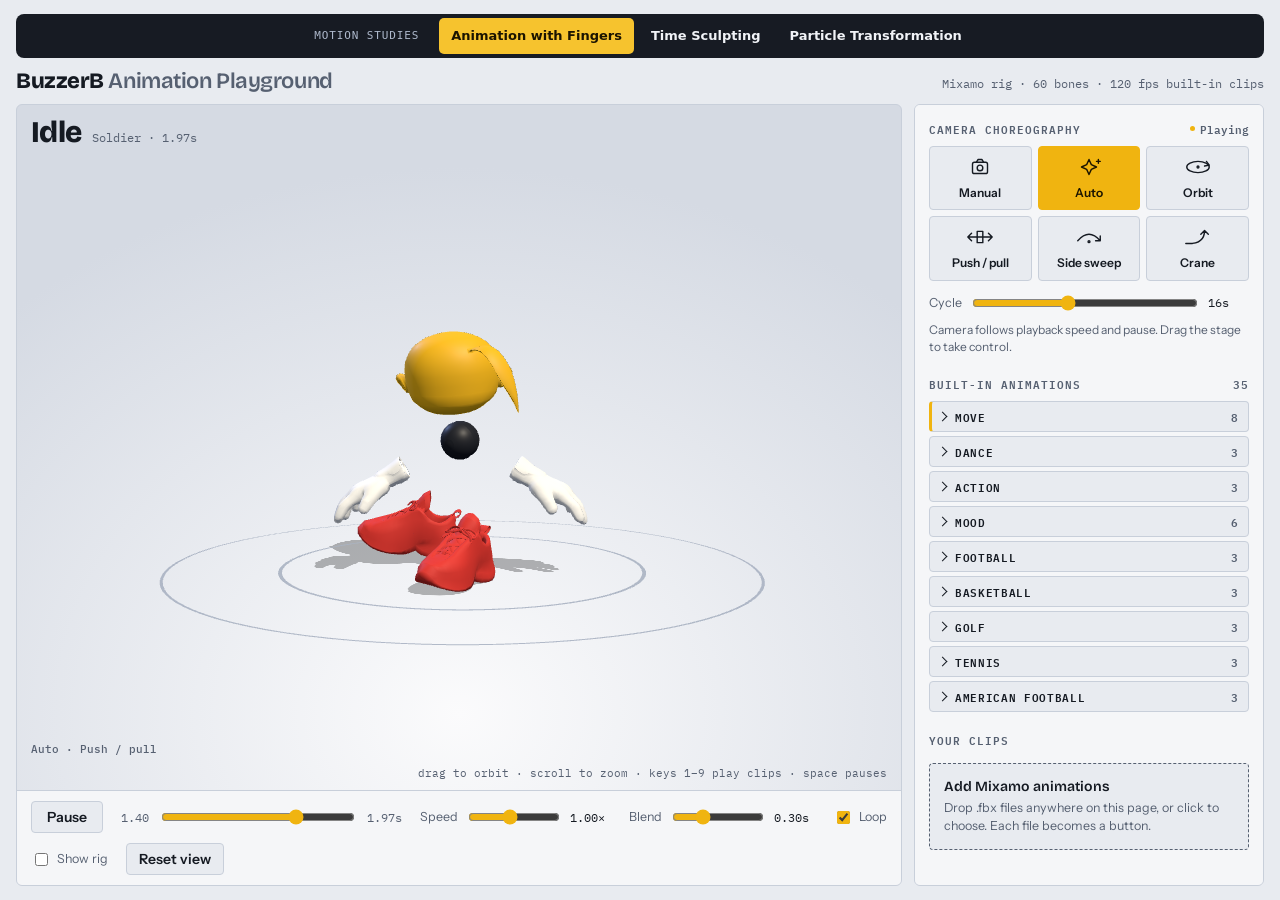
==== index.html @ 9205e119 "Publish BuzzerB motion studies" ====
<!doctype html>
<html lang="en">
<head>
<meta charset="utf-8">
<meta name="viewport" content="width=device-width, initial-scale=1, viewport-fit=cover">
<title>BuzzerB — Animation with Fingers</title>
<meta name="description" content="Play and scrub 35 BuzzerB animations with articulated fingers, including five sports collections.">
<link rel="preconnect" href="https://fonts.googleapis.com">
<link rel="preconnect" href="https://fonts.gstatic.com" crossorigin>
<link rel="stylesheet" href="https://fonts.googleapis.com/css2?family=Bricolage+Grotesque:opsz,wght@12..96,600;12..96,800&family=Instrument+Sans:wght@400;500;600&family=IBM+Plex+Mono:wght@400;500&display=swap">
<style>
/* Layout: full-height workbench. 3D stage on the left, control board on the right; stacks on phones. */
:root {
  --bg: #e8ebf0;
  --panel: #f5f6f8;
  --stage-hi: #fbfbfc;
  --stage-lo: #d5dae3;
  --fg: #151a22;
  --mute: #566071;
  --line: #c8cfda;
  --accent: #f0b410;
  --accent-ink: #1b1400;
  --alert: #d63a33;
  --ring: #aab3c2;
  --f-display: "Bricolage Grotesque", "Trebuchet MS", system-ui, sans-serif;
  --f-body: "Instrument Sans", system-ui, -apple-system, "Segoe UI", sans-serif;
  --f-mono: "IBM Plex Mono", ui-monospace, "SF Mono", Menlo, monospace;
}
@media (prefers-color-scheme: dark) {
  :root:not([data-theme="light"]) {
    --bg: #0f1218; --panel: #171b23; --stage-hi: #262c38; --stage-lo: #11141a;
    --fg: #eceff5; --mute: #98a2b3; --line: #2a313d; --accent: #f6c32e; --accent-ink: #1b1400;
    --alert: #ff6a61; --ring: #3a4352; color-scheme: dark;
  }
}
:root[data-theme="dark"] {
  --bg: #0f1218; --panel: #171b23; --stage-hi: #262c38; --stage-lo: #11141a;
  --fg: #eceff5; --mute: #98a2b3; --line: #2a313d; --accent: #f6c32e; --accent-ink: #1b1400;
  --alert: #ff6a61; --ring: #3a4352; color-scheme: dark;
}
* { box-sizing: border-box; }
html, body { height: 100%; }
body {
  background: var(--bg); color: var(--fg); font-family: var(--f-body); font-size: 14px; line-height: 1.45;
  padding-left: max(16px, env(safe-area-inset-left, 0px));
  padding-right: max(16px, env(safe-area-inset-right, 0px));
  padding-block: 14px;
}
button, input { font: inherit; color: inherit; }
button:focus-visible, input:focus-visible, label:focus-within { outline: 2px solid var(--accent); outline-offset: 2px; }

.app { height: 100%; display: grid; grid-template-rows: auto minmax(0, 1fr); gap: 12px; max-width: 1500px; margin: 0 auto; }
header { display: flex; align-items: baseline; justify-content: space-between; gap: 16px; flex-wrap: wrap; }
h1 { margin: 0; font: 800 22px/1 var(--f-display); letter-spacing: -0.02em; }
h1 span { font-weight: 600; color: var(--mute); }
.rigline { font: 400 12px var(--f-mono); color: var(--mute); }

main { display: grid; grid-template-columns: minmax(0, 1fr) 350px; gap: 12px; min-height: 0; }

/* stage */
.stage { position: relative; min-height: 0; border: 1px solid var(--line); border-radius: 6px; overflow: hidden;
  background: radial-gradient(ellipse 75% 70% at 50% 78%, var(--stage-hi), var(--stage-lo)); display: grid; grid-template-rows: minmax(0, 1fr) auto; }
.viewport { position: relative; min-height: 0; }
#gl { position: absolute; inset: 0; width: 100%; height: 100%; display: block; touch-action: none; }
.now { position: absolute; left: 14px; top: 12px; right: 14px; display: flex; align-items: baseline; gap: 10px; pointer-events: none; }
.now b { font: 800 clamp(20px, 3.2vw, 30px)/1 var(--f-display); letter-spacing: -0.02em; }
.now small { font: 400 12px var(--f-mono); color: var(--mute); }
.hint { position: absolute; right: 14px; bottom: 10px; font: 400 11px var(--f-mono); color: var(--mute); pointer-events: none; }
.camera-readout { position: absolute; left: 14px; bottom: 34px; font: 500 11px var(--f-mono); color: var(--mute); pointer-events: none; }
.loading { position: absolute; inset: 0; display: grid; place-items: center; font: 500 13px var(--f-mono); color: var(--mute); }

.transport { display: flex; flex-wrap: wrap; align-items: center; gap: 10px 18px; padding: 10px 14px; background: var(--panel); border-top: 1px solid var(--line); }
.tbtn { min-width: 72px; height: 32px; padding: 0 12px; border: 1px solid var(--line); background: var(--bg); border-radius: 4px; cursor: pointer; font-weight: 600; }
.tbtn:hover { border-color: var(--mute); }
.scrub { flex: 1 1 220px; min-width: 0; display: flex; align-items: center; gap: 10px; font: 400 12px var(--f-mono); color: var(--mute); }
.scrub input { flex: 1; min-width: 0; }
.opt { display: flex; align-items: center; gap: 8px; font-size: 12.5px; color: var(--mute); }
.opt input[type="range"] { width: 92px; }
.opt output { font: 400 12px var(--f-mono); min-width: 3.4em; color: var(--fg); }
.chk { display: flex; align-items: center; gap: 6px; font-size: 12.5px; color: var(--mute); cursor: pointer; }
input[type="range"], input[type="checkbox"] { accent-color: var(--accent); }

/* control board */
.board { min-height: 0; overflow-y: auto; border: 1px solid var(--line); border-radius: 6px; background: var(--panel); padding: 14px; display: flex; flex-direction: column; gap: 18px; }
.sec h2 { margin: 0 0 8px; font: 600 11px var(--f-mono); letter-spacing: 0.09em; text-transform: uppercase; color: var(--mute); display: flex; justify-content: space-between; }
.camera-state { display: inline-flex; align-items: center; gap: 5px; letter-spacing: 0; text-transform: none; }
.camera-state::before { content: ''; width: 5px; height: 5px; border-radius: 50%; background: var(--mute); }
.camera-state[data-active="true"]::before { background: var(--accent); }
.camera-moves { display: grid; grid-template-columns: repeat(3, minmax(0, 1fr)); gap: 6px; }
.camera-move { display: grid; justify-items: center; gap: 7px; padding: 10px 3px 8px; border: 1px solid var(--line); border-radius: 4px; background: var(--bg); cursor: pointer; font-size: 12px; font-weight: 600; }
.camera-move:hover { border-color: var(--mute); }
.camera-move[aria-pressed="true"] { background: var(--accent); border-color: var(--accent); color: var(--accent-ink); }
.camera-move svg { width: 30px; height: 20px; fill: none; stroke: currentColor; stroke-width: 1.5; stroke-linecap: round; stroke-linejoin: round; }
.camera-cycle { margin-top: 12px; }
.camera-cycle input[type="range"] { flex: 1; min-width: 0; }
.camera-cycle input:disabled { opacity: .4; }
.camera-note { margin: 8px 0 0; min-height: 2.9em; color: var(--mute); font-size: 12px; }
.grid { display: grid; grid-template-columns: repeat(2, minmax(0, 1fr)); gap: 6px; }
.clip { position: relative; text-align: left; min-width: 0; padding: 9px 10px 11px; border: 1px solid var(--line); background: var(--bg); border-radius: 4px; cursor: pointer; overflow: hidden;
  display: grid; gap: 2px; --p: 0%; }
.clip:hover { border-color: var(--mute); }
.clip .t { font: 600 14px/1.15 var(--f-display); overflow-wrap: anywhere; padding-right: 14px; }
.clip .m { font: 400 11px var(--f-mono); color: var(--mute); }
.clip .k { position: absolute; top: 7px; right: 8px; font: 500 10px var(--f-mono); color: var(--mute); }
.clip::after { content: ""; position: absolute; left: 0; bottom: 0; height: 3px; width: var(--p); background: var(--accent-ink); opacity: 0; }
.clip[aria-pressed="true"] { background: var(--accent); border-color: var(--accent); color: var(--accent-ink); }
.clip[aria-pressed="true"] .m, .clip[aria-pressed="true"] .k { color: var(--accent-ink); opacity: .75; }
.clip[aria-pressed="true"]::after { opacity: .85; }

.clip-groups { display: grid; gap: 4px; }
.clip-group > summary {
  display: flex; align-items: center; gap: 9px; min-height: 31px; padding: 5px 9px;
  border: 1px solid var(--line); border-radius: 4px; background: var(--bg);
  cursor: pointer; list-style: none; font: 600 11px var(--f-mono); letter-spacing: .06em; text-transform: uppercase;
}
.clip-group > summary::-webkit-details-marker { display: none; }
.clip-group > summary::before {
  content: ""; width: 6px; height: 6px; flex: none; border: solid currentColor; border-width: 0 1.5px 1.5px 0;
  transform: rotate(-45deg);
}
.clip-group[open] > summary::before { transform: rotate(45deg); }
.clip-group > summary:hover { border-color: var(--mute); }
.clip-group > summary:focus-visible { outline: 2px solid var(--accent); outline-offset: 2px; }
.clip-group:has(.clip[aria-pressed="true"]) > summary { border-inline-start: 3px solid var(--accent); padding-inline-start: 7px; }
.clip-group > summary .group-count { margin-inline-start: auto; color: var(--mute); }
.clip-group > .grid { margin-block: 5px 3px; }
.seg { display: flex; margin-bottom: 8px; border: 1px solid var(--line); border-radius: 4px; overflow: hidden; background: var(--bg); }
.seg label { flex: 1; position: relative; }
.seg input { position: absolute; opacity: 0; inset: 0; cursor: pointer; }
.seg span { display: block; text-align: center; padding: 6px 4px; font-weight: 600; font-size: 12.5px; color: var(--mute); }
.seg input:checked + span { background: var(--accent); color: var(--accent-ink); }
.seg input:focus-visible + span { outline: 2px solid var(--fg); outline-offset: -3px; }
.pose { padding: 8px 10px; }
.pose .t { padding-right: 0; font-size: 13.5px; }
.drop { display: grid; gap: 4px; padding: 14px; border: 1.5px dashed var(--mute); border-radius: 4px; cursor: pointer; background: var(--bg); }
.drop:hover, .drop.over { border-color: var(--accent); background: color-mix(in srgb, var(--accent) 14%, var(--bg)); }
.drop b { font: 600 14px var(--f-display); }
.drop span { font-size: 12.5px; color: var(--mute); }
.msg { min-height: 1.4em; margin-top: 8px; font: 400 12px var(--f-mono); color: var(--mute); overflow-wrap: anywhere; }
.msg.err { color: var(--alert); }
.recipe { margin: 10px 0 0; padding: 0; list-style: none; font-size: 12.5px; color: var(--mute); display: grid; gap: 3px; }
.recipe li::before { content: "› "; color: var(--accent); font-weight: 700; }
.fullover { position: fixed; inset: 0; z-index: 20; display: none; place-items: center; background: color-mix(in srgb, var(--bg) 82%, transparent); font: 800 28px var(--f-display); border: 3px dashed var(--accent); }
.fullover.on { display: grid; }

@media (max-width: 860px) {
  html, body { height: auto; }
  .app { height: auto; }
  main { grid-template-columns: minmax(0, 1fr); }
  .stage { height: min(64vh, 520px); }
  .hint { display: none; }
  .board { overflow: visible; }
}
</style>
<style>
  body { margin: 0; }
  :root { padding-top: env(safe-area-inset-top, 0px); padding-bottom: env(safe-area-inset-bottom, 0px); }
  [hidden] { display: none !important; }
</style>
<link rel="stylesheet" href="./motion-studies.css">
</head>
<body data-motion-study="animation">
<nav class="motion-studies-nav" aria-label="BuzzerB motion studies">
  <span class="motion-studies-label">Motion Studies</span>
    <a href="./" aria-current="page">Animation with Fingers</a>
    <a href="./time-sculpting/">Time Sculpting</a>
    <a href="./particles/">Particle Transformation</a>
</nav>
<div class="app">
  <header>
    <h1>BuzzerB <span>Animation Playground</span></h1>
    <div class="rigline" id="rigline">Loading rig…</div>
  </header>
  <main>
    <section class="stage" aria-label="3D stage">
      <div class="viewport" id="viewport">
        <canvas id="gl"></canvas>
        <div class="now"><b id="nowTitle">Loading</b><small id="nowMeta"></small></div>
        <div class="camera-readout" id="cameraReadout">Manual camera</div>
        <div class="hint">drag to orbit · scroll to zoom · keys 1–9 play clips · space pauses</div>
        <div class="loading" id="loading">Building rig…</div>
      </div>
      <div class="transport">
        <button class="tbtn" id="pause" type="button">Pause</button>
        <div class="scrub"><span id="tcur">0.00</span><input id="scrub" type="range" min="0" max="1000" value="0" aria-label="Scrub animation"><span id="tdur">0.00s</span></div>
        <label class="opt" for="speed">Speed <input id="speed" type="range" min="0.2" max="2" step="0.05" value="1"><output id="speedOut" for="speed">1.00×</output></label>
        <label class="opt" for="blend">Blend <input id="blend" type="range" min="0" max="1" step="0.05" value="0.3"><output id="blendOut" for="blend">0.30s</output></label>
        <label class="chk" for="loop"><input id="loop" type="checkbox" checked> Loop</label>
        <label class="chk" for="rigvis"><input id="rigvis" type="checkbox"> Show rig</label>
        <button class="tbtn" id="reset" type="button">Reset view</button>
      </div>
    </section>

    <aside class="board" aria-label="Animation control board">
      <section class="sec" aria-labelledby="cameraHeading">
        <h2><span id="cameraHeading">Camera choreography</span><span class="camera-state" id="cameraState">Manual</span></h2>
        <div class="camera-moves" role="group" aria-label="Camera move">
          <button class="camera-move" type="button" data-camera="manual" aria-pressed="true"><svg viewBox="0 0 32 20" aria-hidden="true"><rect x="8" y="5" width="16" height="12" rx="2"/><path d="m12 5 2-3h4l2 3"/><circle cx="16" cy="11" r="3"/></svg>Manual</button>
          <button class="camera-move" type="button" data-camera="auto" aria-pressed="false"><svg viewBox="0 0 32 20" aria-hidden="true"><path d="m16 2 2.5 5.5L24 10l-5.5 2.5L16 18l-2.5-5.5L8 10l5.5-2.5Z"/><path d="M26 2v4m-2-2h4"/></svg>Auto</button>
          <button class="camera-move" type="button" data-camera="orbit" aria-pressed="false"><svg viewBox="0 0 32 20" aria-hidden="true"><ellipse cx="16" cy="10" rx="12" ry="6"/><path d="m25 4 3 4-5 1"/><circle cx="16" cy="10" r="1"/></svg>Orbit</button>
          <button class="camera-move" type="button" data-camera="dolly" aria-pressed="false"><svg viewBox="0 0 32 20" aria-hidden="true"><path d="M3 10h26M7 6l-4 4 4 4m18-8 4 4-4 4"/><path d="M13 4h6v12h-6z"/></svg>Push / pull</button>
          <button class="camera-move" type="button" data-camera="sweep" aria-pressed="false"><svg viewBox="0 0 32 20" aria-hidden="true"><path d="M4 14Q16 0 28 14m-5 0h5v-5"/><circle cx="16" cy="15" r="1"/></svg>Side sweep</button>
          <button class="camera-move" type="button" data-camera="crane" aria-pressed="false"><svg viewBox="0 0 32 20" aria-hidden="true"><path d="M6 17Q23 17 23 3m-4 4 4-4 4 4M3 17h7"/></svg>Crane</button>
        </div>
        <label class="opt camera-cycle" for="cameraCycle">Cycle <input id="cameraCycle" type="range" min="6" max="30" step="1" value="16" disabled><output id="cameraCycleOut" for="cameraCycle">16s</output></label>
        <p class="camera-note" id="cameraNote">Drag to orbit and scroll to zoom. Choose a move to start choreography.</p>
      </section>
      <div class="sec">
        <h2><span>Built-in animations</span><span id="countBuilt"></span></h2>
        <div class="clip-groups" id="built"></div>
      </div>
      <div class="sec">
        <h2><span>Your clips</span><span id="countUser"></span></h2>
        <div class="grid" id="user"></div>
        <label class="drop" id="drop" for="file" style="margin-top:6px">
          <b>Add Mixamo animations</b>
          <span>Drop .fbx files anywhere on this page, or click to choose. Each file becomes a button.</span>
          <input id="file" type="file" accept=".fbx" multiple hidden>
        </label>
        <div class="msg" id="msg" role="status" aria-live="polite"></div>
        <ul class="recipe">
          <li>On mixamo.com pick a clip, then Download</li>
          <li>Format FBX Binary (.fbx), 30 fps</li>
          <li>Skin: Without Skin. Tick In Place for walks and runs</li>
        </ul>
      </div>
    </aside>
  </main>
</div>
<div class="fullover" id="fullover">Drop FBX to add clips</div>
<script type="importmap">
{
  "imports": {
    "three": "./vendor/three/build/three.module.js",
    "three/addons/": "./vendor/three/examples/jsm/"
  }
}
</script>
<script type="module" src="main.js"></script>
</body>
</html>
---- motion-studies.css ----
.motion-studies-nav {
  display: flex;
  align-items: center;
  justify-content: center;
  gap: 5px;
  min-width: 0;
  margin: 0 auto 12px;
  padding: 4px 8px;
  border-radius: 8px;
  background: #171b23;
  color: #f1f3f7;
  font: 600 13px/1.2 system-ui, sans-serif;
}

.motion-studies-label {
  margin: 0 15px 0 8px;
  color: #aeb9cc;
  font: 11px/1.2 ui-monospace, monospace;
  letter-spacing: .08em;
  text-transform: uppercase;
}

.motion-studies-nav a {
  display: grid;
  place-items: center;
  min-height: 36px;
  padding: 6px 12px;
  border-radius: 5px;
  color: inherit;
  text-align: center;
  text-decoration: none;
}

.motion-studies-nav a:hover,
.motion-studies-nav a:focus-visible {
  color: #fff;
  background: #303a4b;
}

.motion-studies-nav a:focus-visible {
  outline: 2px solid #f6c32e;
  outline-offset: -2px;
}

.motion-studies-nav a[aria-current] {
  background: #f6c32e;
  color: #1b1400;
}

[data-motion-study] > .motion-studies-nav {
  width: 100%;
  max-width: 1780px;
}

[data-motion-study="time"] > .motion-studies-nav {
  width: calc(100% - 32px);
  margin-top: 10px;
  margin-bottom: 0;
}

[data-motion-study="time"] .gallery-app {
  min-height: calc(100svh - 54px);
}

@media (min-width: 901px) {
  [data-motion-study]:has(> .app) {
    display: grid;
    grid-template-rows: auto minmax(0, 1fr);
  }

  [data-motion-study] > .app {
    width: 100%;
  }

  [data-motion-study="time"] .stage:not(:fullscreen) {
    height: max(420px, calc(100svh - 346px));
  }
}

@media (max-width: 560px) {
  [data-motion-study] > .motion-studies-nav {
    display: grid;
    grid-template-columns: repeat(3, minmax(0, 1fr));
    font-size: 11px;
  }

  .motion-studies-label {
    display: none;
  }

  .motion-studies-nav a {
    padding-inline: 4px;
  }
}
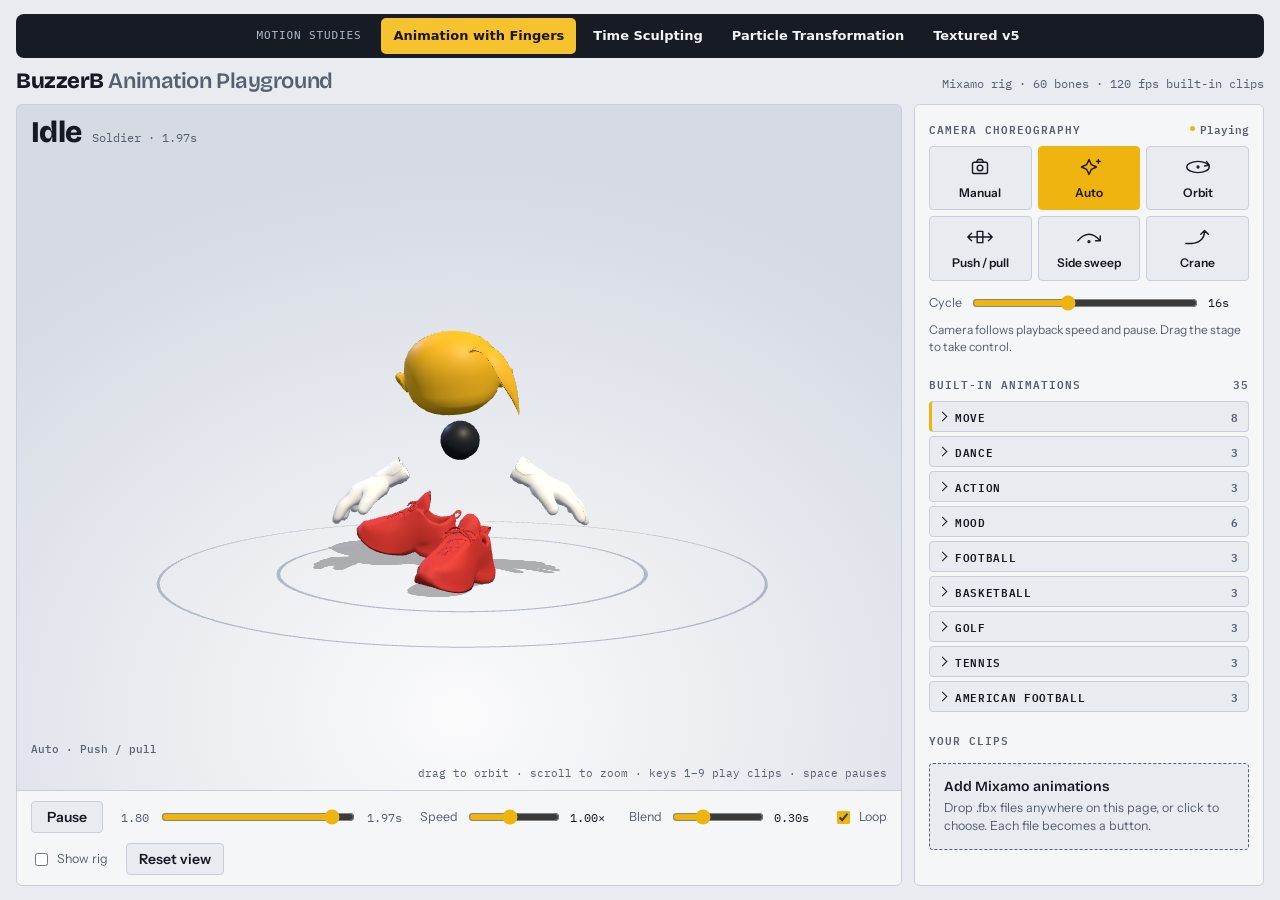
==== commit 823a3968: "Add textured Buzzer v5 film to Motion Studies" ====
--- a/index.html
+++ b/index.html
@@ -165,6 +165,7 @@
     <a href="./" aria-current="page">Animation with Fingers</a>
     <a href="./time-sculpting/">Time Sculpting</a>
     <a href="./particles/">Particle Transformation</a>
+    <a href="./continuous-v5-textured/">Textured v5</a>
 </nav>
 <div class="app">
   <header>
--- a/motion-studies.css
+++ b/motion-studies.css
@@ -80,7 +80,7 @@
 @media (max-width: 560px) {
   [data-motion-study] > .motion-studies-nav {
     display: grid;
-    grid-template-columns: repeat(3, minmax(0, 1fr));
+    grid-template-columns: repeat(2, minmax(0, 1fr));
     font-size: 11px;
   }
 
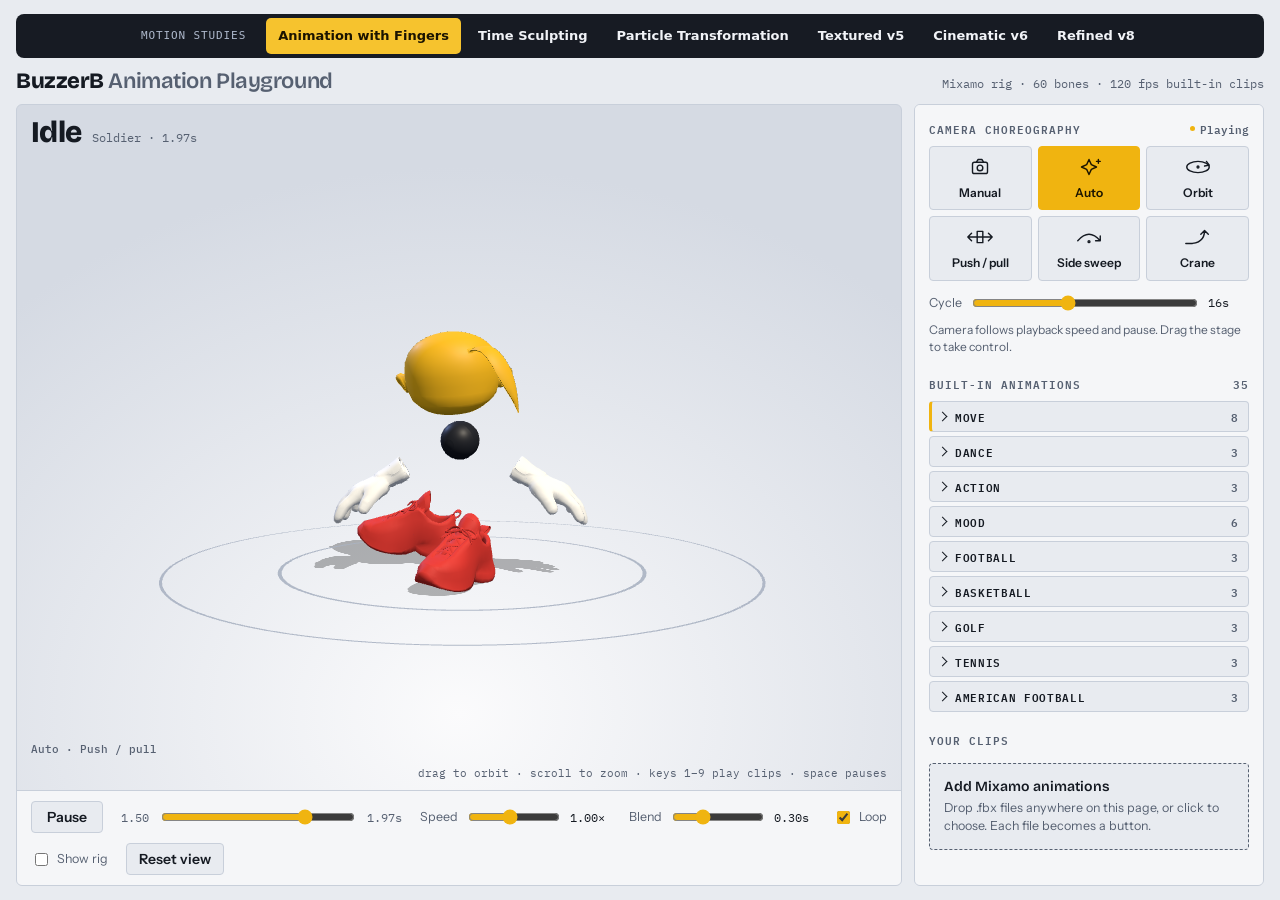
==== commit aa705f8d: "Publish Refined v8 and Cinematic v6 films" ====
--- a/index.html
+++ b/index.html
@@ -166,6 +166,8 @@
     <a href="./time-sculpting/">Time Sculpting</a>
     <a href="./particles/">Particle Transformation</a>
     <a href="./continuous-v5-textured/">Textured v5</a>
+    <a href="./continuous-v6-cinematic/">Cinematic v6</a>
+    <a href="./continuous-v8-refined/">Refined v8</a>
 </nav>
 <div class="app">
   <header>
--- a/motion-studies.css
+++ b/motion-studies.css
@@ -77,10 +77,10 @@
   }
 }
 
-@media (max-width: 560px) {
+@media (max-width: 900px) {
   [data-motion-study] > .motion-studies-nav {
     display: grid;
-    grid-template-columns: repeat(2, minmax(0, 1fr));
+    grid-template-columns: repeat(3, minmax(0, 1fr));
     font-size: 11px;
   }
 
@@ -92,3 +92,9 @@
     padding-inline: 4px;
   }
 }
+
+@media (max-width: 599px) {
+  [data-motion-study] > .motion-studies-nav {
+    grid-template-columns: repeat(2, minmax(0, 1fr));
+  }
+}
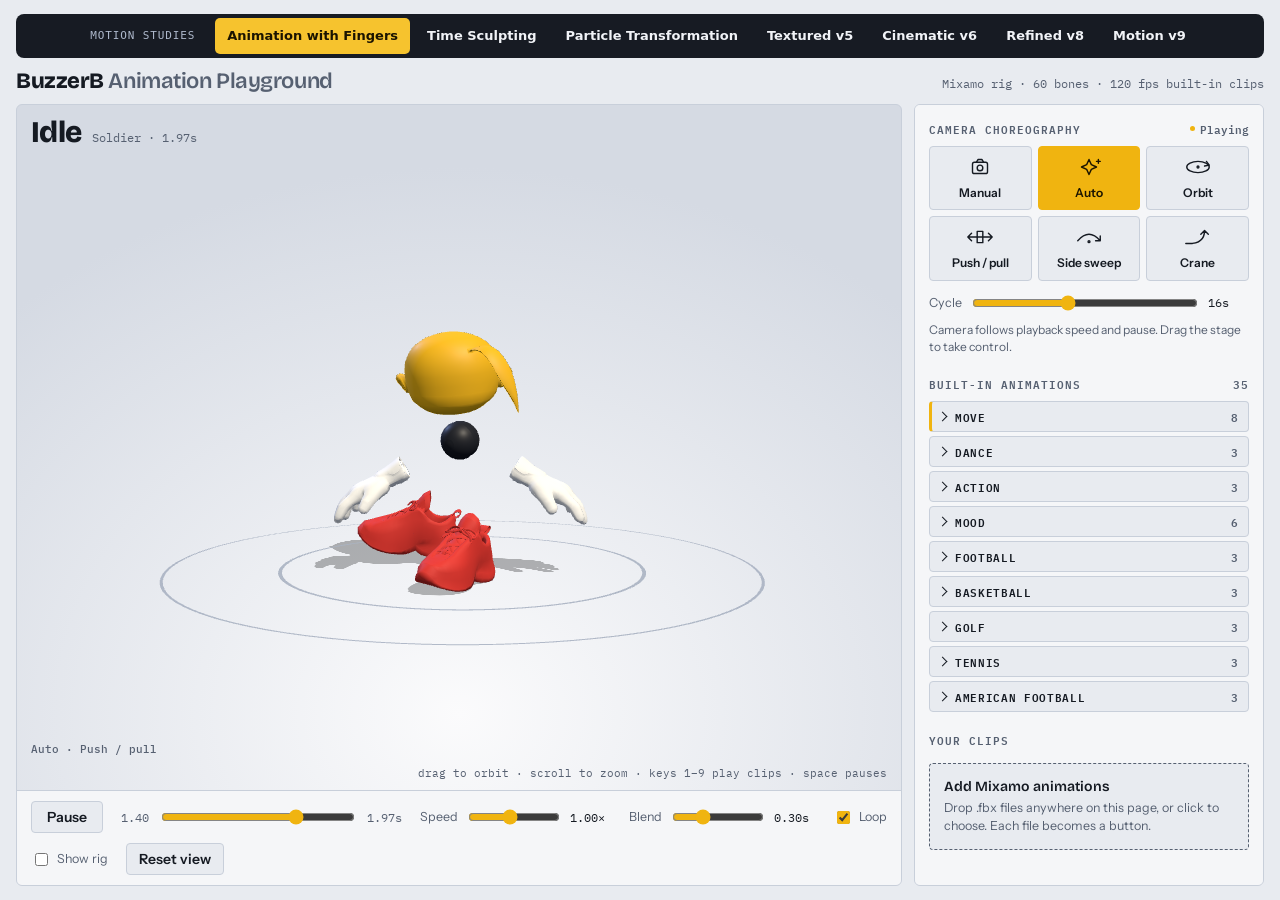
==== commit 4a3409f2: "Publish Motion v9 film comparison" ====
--- a/index.html
+++ b/index.html
@@ -168,6 +168,7 @@
     <a href="./continuous-v5-textured/">Textured v5</a>
     <a href="./continuous-v6-cinematic/">Cinematic v6</a>
     <a href="./continuous-v8-refined/">Refined v8</a>
+    <a href="./continuous-v9-motion/">Motion v9</a>
 </nav>
 <div class="app">
   <header>
--- a/motion-studies.css
+++ b/motion-studies.css
@@ -84,6 +84,10 @@
     font-size: 11px;
   }
 
+  .motion-studies-nav a:last-child:nth-child(8) {
+    grid-column: 1 / -1;
+  }
+
   .motion-studies-label {
     display: none;
   }
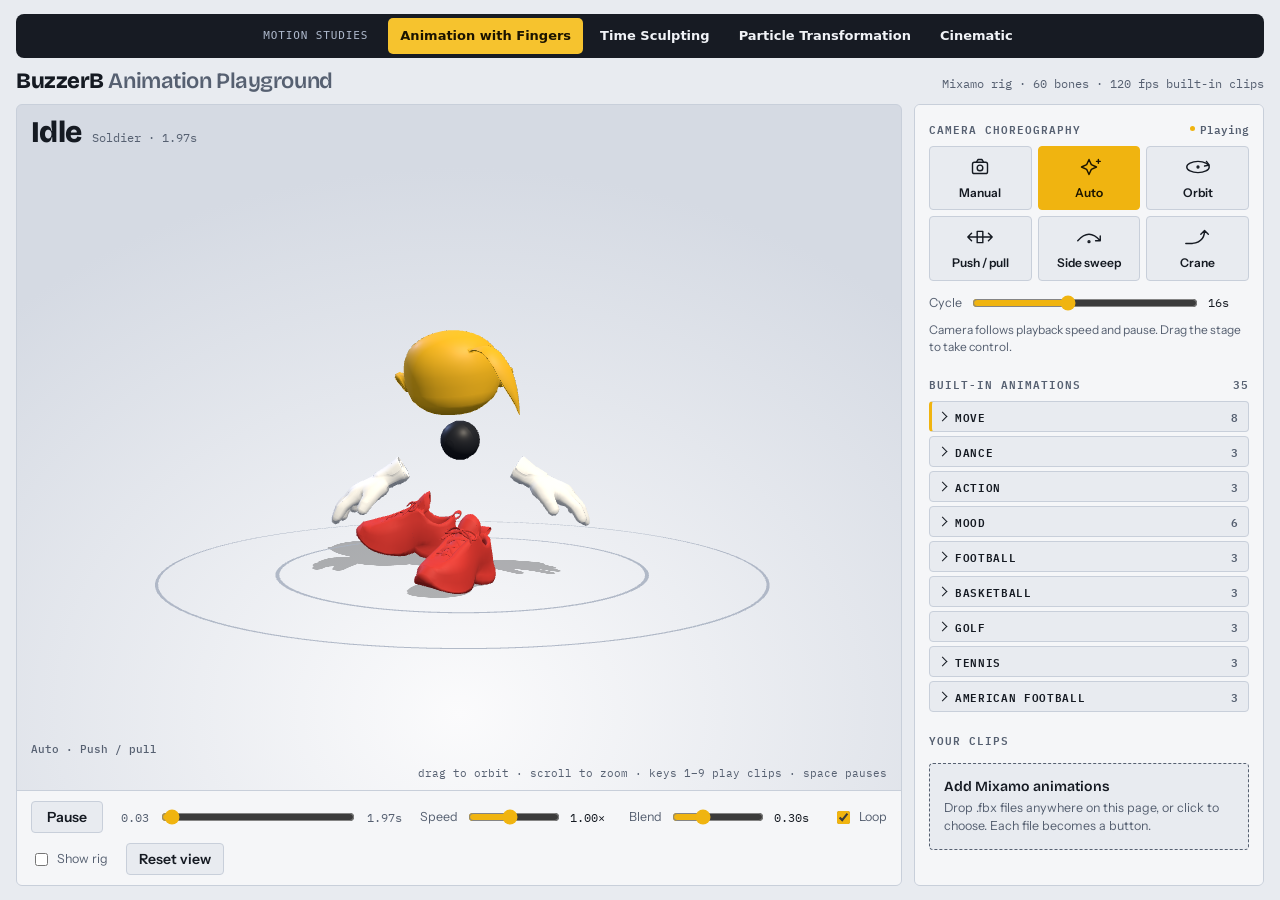
==== commit ba4cf210: "Make Cinematic the only published film edition" ====
--- a/index.html
+++ b/index.html
@@ -165,10 +165,7 @@
     <a href="./" aria-current="page">Animation with Fingers</a>
     <a href="./time-sculpting/">Time Sculpting</a>
     <a href="./particles/">Particle Transformation</a>
-    <a href="./continuous-v5-textured/">Textured v5</a>
-    <a href="./continuous-v6-cinematic/">Cinematic v6</a>
-    <a href="./continuous-v8-refined/">Refined v8</a>
-    <a href="./continuous-v9-motion/">Motion v9</a>
+    <a href="./cinematic/">Cinematic</a>
 </nav>
 <div class="app">
   <header>
--- a/motion-studies.css
+++ b/motion-studies.css
@@ -77,15 +77,11 @@
   }
 }
 
-@media (max-width: 900px) {
+@media (max-width: 700px) {
   [data-motion-study] > .motion-studies-nav {
     display: grid;
-    grid-template-columns: repeat(3, minmax(0, 1fr));
+    grid-template-columns: repeat(2, minmax(0, 1fr));
     font-size: 11px;
-  }
-
-  .motion-studies-nav a:last-child:nth-child(8) {
-    grid-column: 1 / -1;
   }
 
   .motion-studies-label {
@@ -96,9 +92,3 @@
     padding-inline: 4px;
   }
 }
-
-@media (max-width: 599px) {
-  [data-motion-study] > .motion-studies-nav {
-    grid-template-columns: repeat(2, minmax(0, 1fr));
-  }
-}
